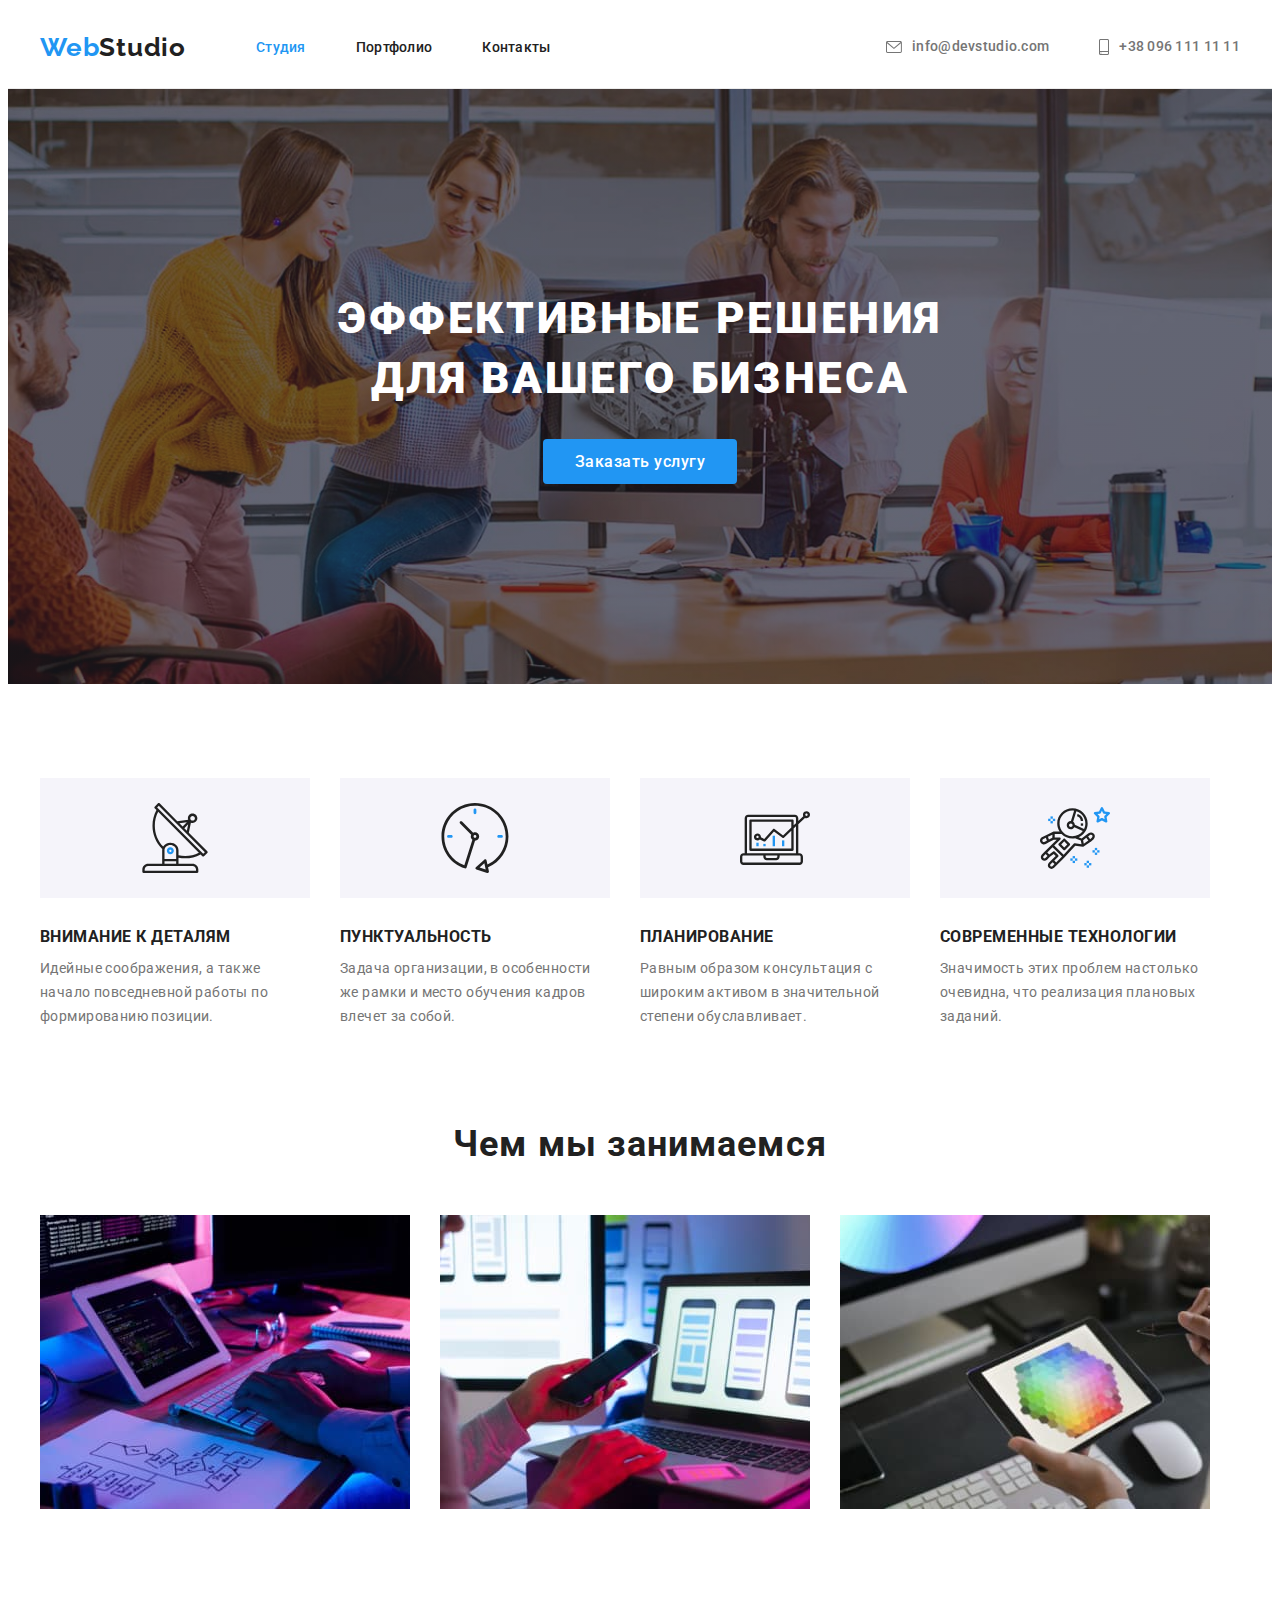
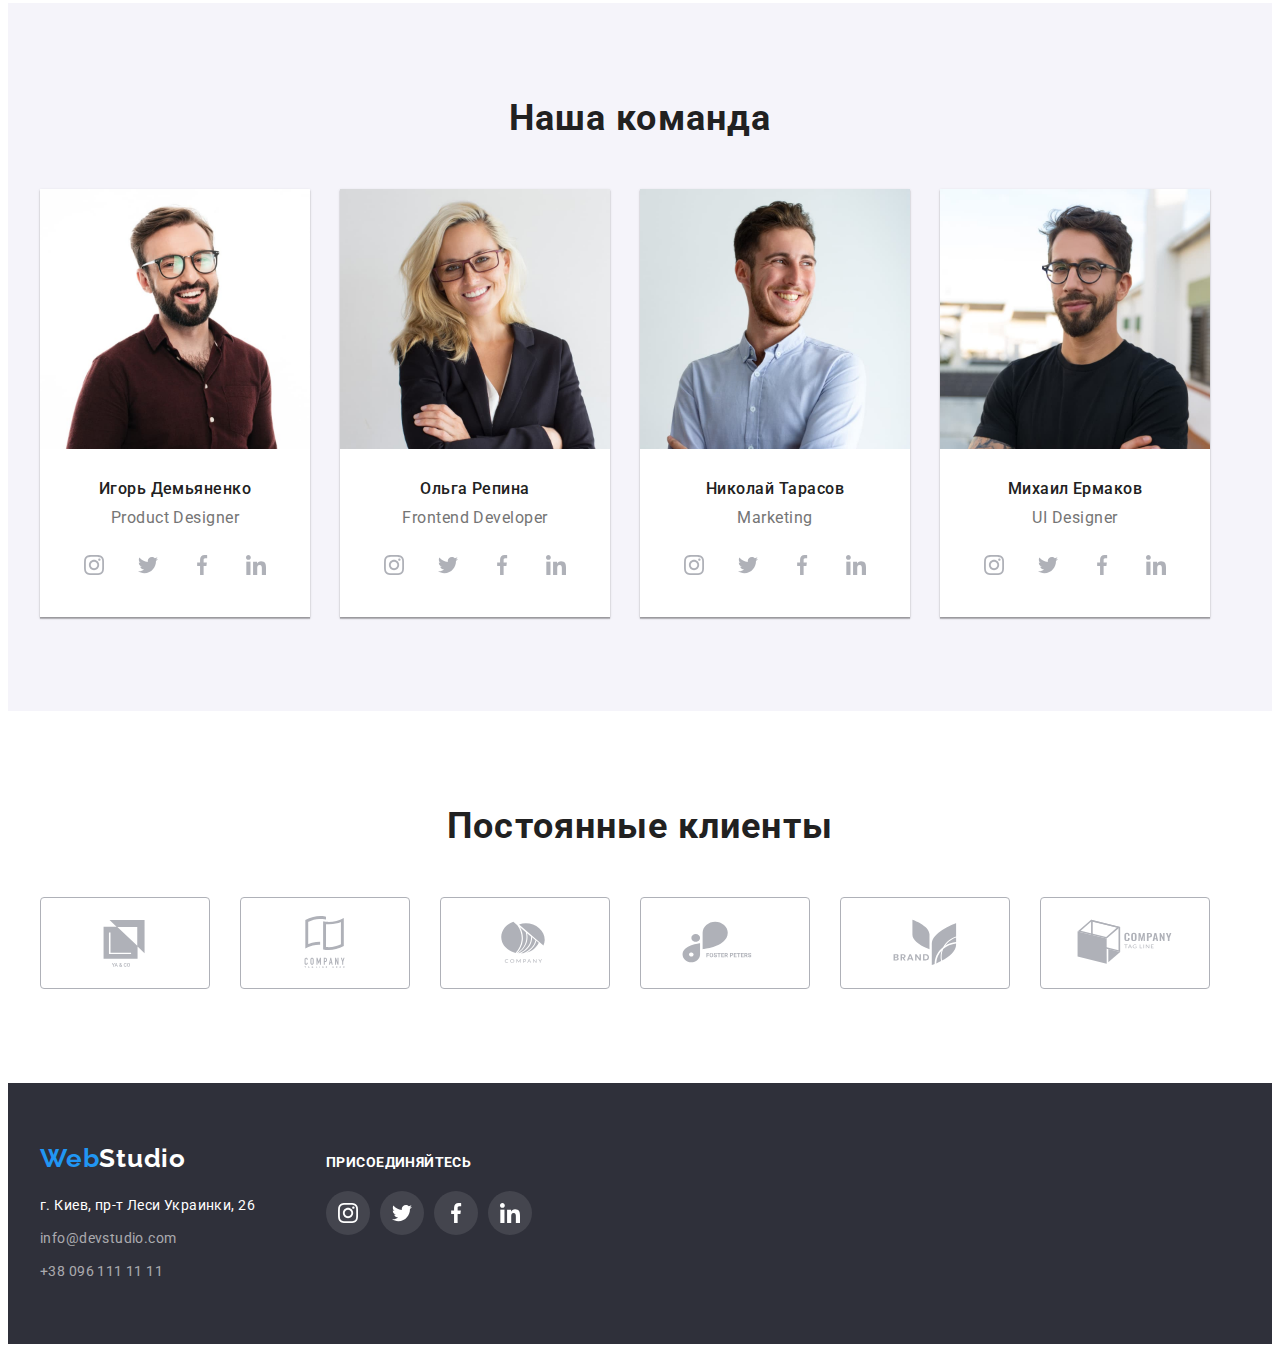
==== index.html @ c5b20633 "_v1a" ====
<!DOCTYPE html>
<html lang="ru">
  <head>
    <meta charset="UTF-8" />
    <meta http-equiv="X-UA-Compatible" content="IE=edge" />
    <meta name="viewport" content="width=device-width, initial-scale=1.0" />
    <link rel="preconnect" href="https://fonts.googleapis.com" />
    <link rel="preconnect" href="https://fonts.gstatic.com" crossorigin />
    <link
      href="https://fonts.googleapis.com/css2?family=Raleway:wght@700&family=Roboto:wght@400;500;700;900&display=swap"
      rel="stylesheet"
    />
    <link
      rel="stylesheet"
      href="https://cdnjs.cloudflare.com/ajax/libs/modern-normalize/1.1.0/modern-normalize.min.css"
      integrity="sha512-wpPYUAdjBVSE4KJnH1VR1HeZfpl1ub8YT/NKx4PuQ5NmX2tKuGu6U/JRp5y+Y8XG2tV+wKQpNHVUX03MfMFn9Q=="
      crossorigin="anonymous"
      referrerpolicy="no-referrer"
    />
    <link href="./css/styles.css" rel="stylesheet" />
    <title>Портфолио</title>
  </head>

  <body>
    <header class="header">
      <div class="container header-container">
        <nav class="nav-logo">
          <a href="/" lang="en" class="logo0"
            ><span>Web</span><span class="logo1">Studio</span></a
          >
          <ul class="site-nav list">
            <li class="header-list-item">
              <a href="./index.html" class="link current">Студия</a>
            </li>
            <li class="header-list-item">
              <a href="./portfolio.html" class="link">Портфолио</a>
            </li>
            <li class="header-list-item">
              <a href="" class="link">Контакты</a>
            </li>
          </ul>
        </nav>
        <ul class="list header-merged">
          <li class="header-list-item">
            <a
              class="header-mail header-list-flex"
              href="mailto:info@devstudio.com"
              lang="en"
            >
              <svg class="header-icon" width="16px" height="12px">
                <use href="./images/icons.svg#icon-envelope-hover"></use></svg
              >info@devstudio.com
            </a>
          </li>
          <li class="header-list-item">
            <a class="header-tel header-list-flex" href="tel:+380961111111">
              <svg class="header-icon" width="10px" height="16px">
                <use href="./images/icons.svg#icon-smartphone"></use>
              </svg>
              +38 096 111 11 11
            </a>
          </li>
        </ul>
      </div>
    </header>

    <main>
      <section class="hero">
        <div class="container">
          <h1 class="hero-section-title hero-section-title-margin">
            Эффективные решения для вашего бизнеса
          </h1>
          <button type="button" class="button button-hero">
            Заказать услугу
          </button>
        </div>
      </section>

      <section class="advantages section">
        <div class="container">
          <h2 class="activity-section-title visually-hidden">
            Наши преимущества
          </h2>
          <ul class="advantages-list list advantages-list-flex">
            <li class="advantages-list-width">
              <div class="advantages-icons">
                <svg class="advantages-icons-size">
                  <use href="./images/icons.svg#icon-antenna"></use>
                </svg>
              </div>
              <h3 class="advantages-list-title">Внимание к деталям</h3>
              <p class="advantages-list-item">
                Идейные соображения, а также начало повседневной работы по
                формированию позиции.
              </p>
            </li>
            <li class="advantages-list-width">
              <div class="advantages-icons">
                <svg class="advantages-icons-size">
                  <use href="./images/icons.svg#icon-clock"></use>
                </svg>
              </div>
              <h3 class="advantages-list-title">Пунктуальность</h3>
              <p class="advantages-list-item">
                Задача организации, в особенности же рамки и место обучения
                кадров влечет за собой.
              </p>
            </li>
            <li class="advantages-list-width">
              <div class="advantages-icons">
                <svg class="advantages-icons-size">
                  <use href="./images/icons.svg#icon-diagram"></use>
                </svg>
              </div>
              <h3 class="advantages-list-title">Планирование</h3>
              <p class="advantages-list-item">
                Равным образом консультация с широким активом в значительной
                степени обуславливает.
              </p>
            </li>
            <li class="advantages-list-width">
              <div class="advantages-icons">
                <svg class="advantages-icons-size">
                  <use href="./images/icons.svg#icon-astronaut"></use>
                </svg>
              </div>
              <h3 class="advantages-list-title">Современные технологии</h3>
              <p class="advantages-list-item">
                Значимость этих проблем настолько очевидна, что реализация
                плановых заданий.
              </p>
            </li>
          </ul>
        </div>
      </section>

      <section class="activity section">
        <div class="container">
          <h2 class="activity-section-title">Чем мы занимаемся</h2>
          <ul class="feature-list list">
            <li class="feature-list-item">
              <img
                src="./images/img7.jpg"
                alt="Печать на планшете при помощи клавиатуры"
                width="370"
              />
            </li>
            <li class="feature-list-item">
              <img
                src="./images/img6.jpg"
                alt="Экран с макетом телефона"
                width="370"
              />
            </li>
            <li class="feature-list-item">
              <img
                src="./images/img5.jpg"
                alt="Планшет с цветовым пространством"
                width="370"
              />
            </li>
          </ul>
        </div>
      </section>

      <section class="team section">
        <div class="container">
          <h2 class="activity-section-title">Наша команда</h2>
          <ul class="team-list list">
            <li class="team-item">
              <img
                src="./images/img4.jpg"
                alt="Игорь Демьяненко"
                width="270"
                height="260"
              />
              <div class="teammate">
                <h3 class="team-item-title">Игорь Демьяненко</h3>
                <p lang="en" class="team-item-text">Product Designer</p>
                <ul class="master-social list social-list">
                  <li class="social-item">
                    <a href="" class="social-link">
                      <svg class="social-icon">
                        <use href="../images/icons.svg#icon-instagram"></use>
                      </svg>
                    </a>
                  </li>
                  <li class="social-item">
                    <a href="" class="social-link">
                      <svg class="social-icon">
                        <use href="../images/icons.svg#icon-twitter-1"></use>
                      </svg>
                    </a>
                  </li>
                  <li class="social-item">
                    <a href="" class="social-link">
                      <svg class="social-icon">
                        <use href="../images/icons.svg#icon-facebook"></use>
                      </svg>
                    </a>
                  </li>
                  <li class="social-item">
                    <a href="" class="social-link">
                      <svg class="social-icon">
                        <use href="../images/icons.svg#icon-linkedin"></use>
                      </svg>
                    </a>
                  </li>
                </ul>
              </div>
            </li>
            <li class="team-item">
              <img
                src="./images/img3.jpg"
                alt="Ольга Репина"
                width="270"
                height="260"
              />
              <div class="teammate">
                <h3 class="team-item-title">Ольга Репина</h3>
                <p lang="en" class="team-item-text">Frontend Developer</p>
                <ul class="master-social list social-list">
                  <li class="social-item">
                    <a href="" class="social-link">
                      <svg class="social-icon">
                        <use href="../images/icons.svg#icon-instagram"></use>
                      </svg>
                    </a>
                  </li>
                  <li class="social-item">
                    <a href="" class="social-link">
                      <svg class="social-icon">
                        <use href="../images/icons.svg#icon-twitter-1"></use>
                      </svg>
                    </a>
                  </li>
                  <li class="social-item">
                    <a href="" class="social-link">
                      <svg class="social-icon">
                        <use href="../images/icons.svg#icon-facebook"></use>
                      </svg>
                    </a>
                  </li>
                  <li class="social-item">
                    <a href="" class="social-link">
                      <svg class="social-icon">
                        <use href="../images/icons.svg#icon-linkedin"></use>
                      </svg>
                    </a>
                  </li>
                </ul>
              </div>
            </li>
            <li class="team-item">
              <img
                src="./images/img2.jpg"
                alt="Николай Тарасов"
                width="270"
                height="260"
              />
              <div class="teammate">
                <h3 class="team-item-title">Николай Тарасов</h3>
                <p lang="en" class="team-item-text">Marketing</p>
                <ul class="master-social list social-list">
                  <li class="social-item">
                    <a href="" class="social-link">
                      <svg class="social-icon">
                        <use href="../images/icons.svg#icon-instagram"></use>
                      </svg>
                    </a>
                  </li>
                  <li class="social-item">
                    <a href="" class="social-link">
                      <svg class="social-icon">
                        <use href="../images/icons.svg#icon-twitter-1"></use>
                      </svg>
                    </a>
                  </li>
                  <li class="social-item">
                    <a href="" class="social-link">
                      <svg class="social-icon">
                        <use href="../images/icons.svg#icon-facebook"></use>
                      </svg>
                    </a>
                  </li>
                  <li class="social-item">
                    <a href="" class="social-link">
                      <svg class="social-icon">
                        <use href="../images/icons.svg#icon-linkedin"></use>
                      </svg>
                    </a>
                  </li>
                </ul>
              </div>
            </li>
            <li class="team-item">
              <img
                src="./images/img.jpg"
                alt="Михаил Ермаков"
                width="270"
                height="260"
              />
              <div class="teammate">
                <h3 class="team-item-title">Михаил Ермаков</h3>
                <p lang="en" class="team-item-text">UI Designer</p>
                <ul class="master-social list social-list">
                  <li class="social-item">
                    <a href="" class="social-link">
                      <svg class="social-icon">
                        <use href="../images/icons.svg#icon-instagram"></use>
                      </svg>
                    </a>
                  </li>
                  <li class="social-item">
                    <a href="" class="social-link">
                      <svg class="social-icon">
                        <use href="../images/icons.svg#icon-twitter-1"></use>
                      </svg>
                    </a>
                  </li>
                  <li class="social-item">
                    <a href="" class="social-link">
                      <svg class="social-icon">
                        <use href="../images/icons.svg#icon-facebook"></use>
                      </svg>
                    </a>
                  </li>
                  <li class="social-item">
                    <a href="" class="social-link">
                      <svg class="social-icon">
                        <use href="../images/icons.svg#icon-linkedin"></use>
                      </svg>
                    </a>
                  </li>
                </ul>
              </div>
            </li>
          </ul>
        </div>
      </section>
    </main>

    <section class="clienets section">
      <div class="container">
        <h2 class="activity-section-title">Постоянные клиенты</h2>
        <ul class="clients-social list clients-list">
          <li class="clients-item">
            <a href="" class="clients-link">
              <svg class="clients-icon">
                <use href="../images/icons.svg#icon-group"></use>
              </svg>
            </a>
          </li>
          <li class="clients-item">
            <a href="" class="clients-link">
              <svg class="clients-icon">
                <use href="../images/icons.svg#icon-group2"></use>
              </svg>
            </a>
          </li>
          <li class="clients-item">
            <a href="" class="clients-link">
              <svg class="clients-icon">
                <use href="../images/icons.svg#icon-group3"></use>
              </svg>
            </a>
          </li>
          <li class="clients-item">
            <a href="" class="clients-link">
              <svg class="clients-icon">
                <use href="../images/icons.svg#icon-group4"></use>
              </svg>
            </a>
          </li>
          <li class="clients-item">
            <a href="" class="clients-link">
              <svg class="clients-icon">
                <use href="../images/icons.svg#icon-group5"></use>
              </svg>
            </a>
          </li>
          <li class="clients-item">
            <a href="" class="clients-link">
              <svg class="clients-icon">
                <use href="../images/icons.svg#icon-group6"></use>
              </svg>
            </a>
          </li>
        </ul>
      </div>
    </section>

    <footer class="footer">
      <div class="container footer-container">
        <div class="footer-left">
          <a href="/" lang="en" class="logo0 logo3"
            ><span>Web</span><span class="logo2">Studio</span>
          </a>
          <address class="footer-address">
            <ul class="list">
              <li>
                <a class="footer-address-item" href=""
                  >г. Киев, пр-т Леси Украинки, 26</a
                >
              </li>
              <li>
                <a
                  class="footer-contacts footer-mail"
                  href="mailto:info@devstudio.com"
                  lang="en"
                  >info@devstudio.com</a
                >
              </li>
              <li>
                <a class="footer-contacts" href="tel:+380961111111"
                  >+38 096 111 11 11</a
                >
              </li>
            </ul>
          </address>
        </div>
        <div class="footer-right">
          <span class="footer-header">присоединяйтесь</span>

          <ul class="list footer-list">
            <li class="footer-item">
              <a href="" class="footer-link">
                <svg class="footer-icon">
                  <use href="../images/icons.svg#icon-instagram"></use>
                </svg>
              </a>
            </li>
            <li class="footer-item">
              <a href="" class="footer-link">
                <svg class="footer-icon">
                  <use href="../images/icons.svg#icon-twitter-1"></use>
                </svg>
              </a>
            </li>
            <li class="footer-item">
              <a href="" class="footer-link">
                <svg class="footer-icon">
                  <use href="../images/icons.svg#icon-facebook"></use>
                </svg>
              </a>
            </li>
            <li class="footer-item">
              <a href="" class="footer-link">
                <svg class="footer-icon">
                  <use href="../images/icons.svg#icon-linkedin"></use>
                </svg>
              </a>
            </li>
          </ul>
        </div>
      </div>
    </footer>
  </body>
</html>
---- css/styles.css ----
:root {
  --primary-text-color: #212121;
  --secondary-text-color: #757575;
  --accent-color: #2196f3;
  --primary-bg-color: #ffffff;
  --secondary-bg-color: #f5f4fa;
  --accent-bg-color: #2f303a;
  --icons-grey: #AFB1B8;
}

body {
  color: var(--secondary-text-color);
  background-color: var(--primary-bg-color);
  font-family: Roboto, sans-serif;
  font-size: 14px;
  line-height: 1.71;
  letter-spacing: 0.03em;
}

.list {
  list-style: none;
}

.link {
  text-decoration: none;
}

.section-title {
  text-align: center;
}

h1,
h2,
h3,
h4,
h5,
h6,
p {
  margin: 0;
}

img {
  display: block;
}

ul {
  padding: 0;
  margin: 0;
}

button {
  cursor: pointer;
  border: none;
}

.container {
  width: 1200px;
  padding-left: 15px;
  padding-right: 15px;
  margin: 0 auto;
}

.section {
  padding-bottom: 94px;
  padding-top: 94px;
}

.visually-hidden {
  position: absolute;
  width: 1px;
  height: 1px;
  margin: -1px;
  border: 0;
  padding: 0;

  white-space: nowrap;
  clip-path: inset(100%);
  clip: rect(0 0 0 0);
  overflow: hidden;
}

/* -------- header -------- */

/* -------- logo -------- */
.logo0 {
  color: var(--accent-color);
  text-decoration: none;
  font-family: Raleway;
  font-weight: 700;
  font-size: 26px;
  line-height: 1.19;
  letter-spacing: 0.03em;
  margin-right: 70px;
}

.logo1 {
  color: var(--primary-text-color);
}

.logo2 {
  color: var(--primary-bg-color);
}

/* -------- Top navigation -------- */

.header {
  padding-top: 24px;
  padding-bottom: 25px;
  border-bottom: 1px solid #ececec;
}
.site-nav,
.header-merged {
  display: flex;
  align-items: center;
}

.nav-logo {
  display: flex;
  align-items: center;
}
.header-container {
  display: flex;
  align-items: center;
}

.header-merged {
  margin-left: auto;
}

.header-list-item:not(:last-child) {
  margin-right: 50px;
}

.site-nav .link {
  color: var(--primary-text-color);
  font-weight: 500;
  font-size: 14px;
  line-height: 1.14;
  letter-spacing: 0.02em;
  padding-top: 7px;
  padding-bottom: 7px;
}
.site-nav .link:hover,
.site-nav .link:focus {
  color: var(--accent-color);
}

.header-icon {
margin-right: 10px;
}


.site-nav .current {
  color: var(--accent-color);
}

.header-mail,
.header-tel {
  font-weight: 500;
  font-size: 14px;
  line-height: 1.14;
  letter-spacing: 0.02em;
  color: var(--secondary-text-color);
  fill: var(--secondary-text-color);
  text-decoration: none;
  padding-top: 7px;
  padding-bottom: 7px;
}

.header-list-flex {
  display: flex;
  align-items: center;
}

.header-mail:hover,
.header-tel:hover,
.header-mail:focus,
.header-tel:focus {
  color: var(--accent-color);
  fill: var(--accent-color);
}


/* -------- hero -------- */

.hero {
  background-color: var(--accent-bg-color);
  padding-bottom: 200px;
  padding-top: 200px;
  display: flex;
  background-image: linear-gradient(
      rgba(47, 48, 58, 0.4),
      rgba(47, 48, 58, 0.4)
    ),
    url(../images/hero_bg.jpg);
  background-repeat: no-repeat;
  background-size: cover;
  background-position: center;
  max-width: 1600px;
  margin: 0 auto;
}

.hero-section-title {
  font-weight: 900;
  font-size: 44px;
  line-height: 1.36;
  text-align: center;
  letter-spacing: 0.06em;
  text-transform: uppercase;
  color: var(--primary-bg-color);
  width: 696px;
  display: block;
  margin: 0 auto;
}

.hero-section-title-margin {
  margin-bottom: 30px;
}

/* -------- advantages -------- */

.advantages-list-flex {
  display: flex;
}

.advantages-list-width {
  width: 270px;
}

.advantages-list-width:not(:last-child) {
  margin-right: 30px;
}

.advantages-list-title {
  margin-bottom: 10px;
  font-weight: 700;
  line-height: 1.14;
  letter-spacing: 0.03em;
  text-transform: uppercase;
  color: var(--primary-text-color);
}

.advantages-list-item {
  line-height: 1.71;
  letter-spacing: 0.03em;
}

.advantages-icons {
  display: flex;
  align-items: center;
  justify-content: center;
  height: 120px;
  background-color: var(--secondary-bg-color);
  margin-bottom: 30px;
}

.advantages-icons-size {
  width: 70px;
  height: 70px;
}

/* -------- activity -------- */

.activity {
  margin-top: -94px;
}

.activity-section-title {
  font-weight: 700;
  font-size: 36px;
  line-height: 1.17;
  text-align: center;
  letter-spacing: 0.03em;
  color: var(--primary-text-color);
  margin-bottom: 50px;
}

.feature-list {
  display: flex;
}

.feature-list-item:not(:last-child) {
  margin-right: 30px;
}

/* -------- team -------- */

.team {
  background-color: var(--secondary-bg-color);
}

.team-list {
  display: flex;
}

.team-item {
  background-color: #fff;
  box-shadow: 0px 1px 3px rgba(0, 0, 0, 0.12), 0px 1px 1px rgba(0, 0, 0, 0.14),
    0px 2px 1px rgba(0, 0, 0, 0.2);
}

.team-item:not(:last-child) {
  margin-right: 30px;
}

.teammate {
  padding-top: 30px;
  padding-bottom: 30px;
}

.team-item-title {
  text-align: center;
  font-weight: 500;
  margin-bottom: 10px;
  font-size: 16px;
  line-height: 1.19;
  letter-spacing: 0.03em;
  color: var(--primary-text-color);
}

.team-item-text {
  text-align: center;
  font-size: 16px;
  line-height: 1.19;
  letter-spacing: 0.03em;
}

.social-list {
  margin-top: 16px;
  display: flex;
  justify-content: center;
}

.social-item {
  width: 44px;
  height: 44px;
}

.social-icon{
width: 20px;
height: 20px;
}

.social-item:not(:last-child) {
  margin-right: 10px;
}

.social-link {
  width: 100%;
  height: 100%;
  background-color: var(--primary-bg-color);
  fill: var(--icons-grey);
  border-radius: 50%;
  display: flex;
  align-items: center;
  justify-content: center;
}

.social-link:hover,
.social-link:focus {
  background-color: var(--accent-color);
}

.social-link:hover .social-icon,
.social-link:focus .social-icon {
  fill: var(--primary-bg-color);
}

/* -------- clients -------- */


.clients-list {
  display: flex;
}

.clients-item {
  width: 170px;
  height: 92px;
}

.clients-icon{
height: 60px;
}

.clients-item:not(:last-child) {
  margin-right: 30px;
}

.clients-link {
  width: 100%;
  height: 100%;
  background-color: var(--primary-bg-color);
  fill: var(--icons-grey);
  display: flex;
  align-items: center;
  justify-content: center;
  border: 1px solid var(--icons-grey);
  box-sizing: border-box;
  border-radius: 4px;
}

.clients-link:hover,
.clients-link:focus {
  border-color: var(--accent-color);
  fill: var(--accent-color);
}

/* -------- footer -------- */
.footer {
  background-color: var(--accent-bg-color);
}

.logo3 {
  display: block;
  margin-bottom: 20px;
}

.footer-address-item,
.footer-mail {
  margin-bottom: 9px;
  display: block;
}
.footer-container {
  padding-top: 60px;
  padding-bottom: 60px;
  display: flex;
  align-items: baseline;
}

.footer-address {
  font-style: inherit;
}

.footer-address-item {
  font-size: 14px;
  line-height: 1.71;
  letter-spacing: 0.03em;
  text-decoration: none;
  color: var(--primary-bg-color);
}

.footer-contacts {
  font-size: 14px;
  line-height: 1.71;
  letter-spacing: 0.03em;
  text-decoration: none;
  color: rgba(255, 255, 255, 0.6);
}

.footer-address-item:hover,
.footer-address-item:focus,
.footer-contacts:hover,
.footer-contacts:focus {
  color: var(--accent-color);
}


.footer-header {
  font-weight: 700;
font-size: 14px;
line-height: calc(16 / 14);
letter-spacing: 0.03em;
text-transform: uppercase;
color: var(--primary-bg-color);
}

.footer-left{
  margin-right: 70px;
}

/* iccons */

.footer-list {
  margin-top: 16px;
  display: flex;
  justify-content: center;
}

.footer-item {
  width: 44px;
  height: 44px;
}

.footer-icon{
width: 20px;
height: 20px;
}

.footer-item:not(:last-child) {
  margin-right: 10px;
}

.footer-link {
  width: 100%;
  height: 100%;
  background-color: rgba(255, 255, 255, 0.1);
  fill: var(--primary-bg-color);
  border-radius: 50%;
  display: flex;
  align-items: center;
  justify-content: center;
}

.footer-link:hover,
.footer-link:focus {
  background-color: var(--accent-color);
}

.footer-link:hover .footer-icon,
.footer-link:focus .footer-icon {
  fill: var(--primary-bg-color);
}



/* -------- buttons -------- */

.button {
  font-family: inherit;
  color: var(--primary-text-color);
  background-color: var(--secondary-bg-color);
  padding: 6px 22px;
  font-size: 16px;
  font-weight: 500;
  line-height: 1.6;
  letter-spacing: 0.03em;
  cursor: pointer;
  border-radius: 4px;
}

.button:hover,
.button:focus {
  color: var(--primary-bg-color);
  background-color: var(--accent-color);
  box-shadow: 0px 3px 1px rgba(0, 0, 0, 0.1), 0px 1px 2px rgba(0, 0, 0, 0.08), 0px 2px 2px rgba(0, 0, 0, 0.12);
}

.button-hero {
  color: var(--primary-bg-color);
  background-color: var(--accent-color);
  padding: 10px 32px;
  display: block;
  margin: 0 auto;
}

.button-hero:hover,
.button-hero:focus {
  color: var(--primary-text-color);
  background-color: var(--secondary-bg-color);
}

/* -------- portfolio -------- */

.portfolio-list {
  display: flex;
  margin-bottom: 50px;
  justify-content: center;
}

.portfolio-overview {
  display: flex;
  flex-wrap: wrap;
  margin-left: -30px;
  margin-bottom: -30px;
}

.portfolio-overview-item {
  flex-basis: calc(100% / 3 - 30px);
  margin-left: 30px;
  margin-bottom: 30px;
}

.portfolio-overview-info {
  padding: 20px 24px;
  border: 1px solid #eeeeee;
  border-top: none;
}

.portfolio-list-item:not(:last-child) {
  margin-right: 8px;
}

.portfolio-overview-title {
  font-weight: 700;
  font-size: 18px;
  line-height: 2;
  letter-spacing: 0.06em;
  padding-bottom: 4px;
  color: var(--primary-text-color);
}

.portfolio-overview-text {
  font-size: 16px;
  line-height: 1.87;
  letter-spacing: 0.03em;
  color: var(--secondary-text-color);
}

.portfolio-link {
  text-decoration: none;
}

.portfolio-overview-item:hover {
  box-shadow: 0px 1px 1px rgba(0, 0, 0, 0.12), 0px 4px 4px rgba(0, 0, 0, 0.06), 1px 4px 6px rgba(0, 0, 0, 0.16);
Multiplayer cursors hidden
}
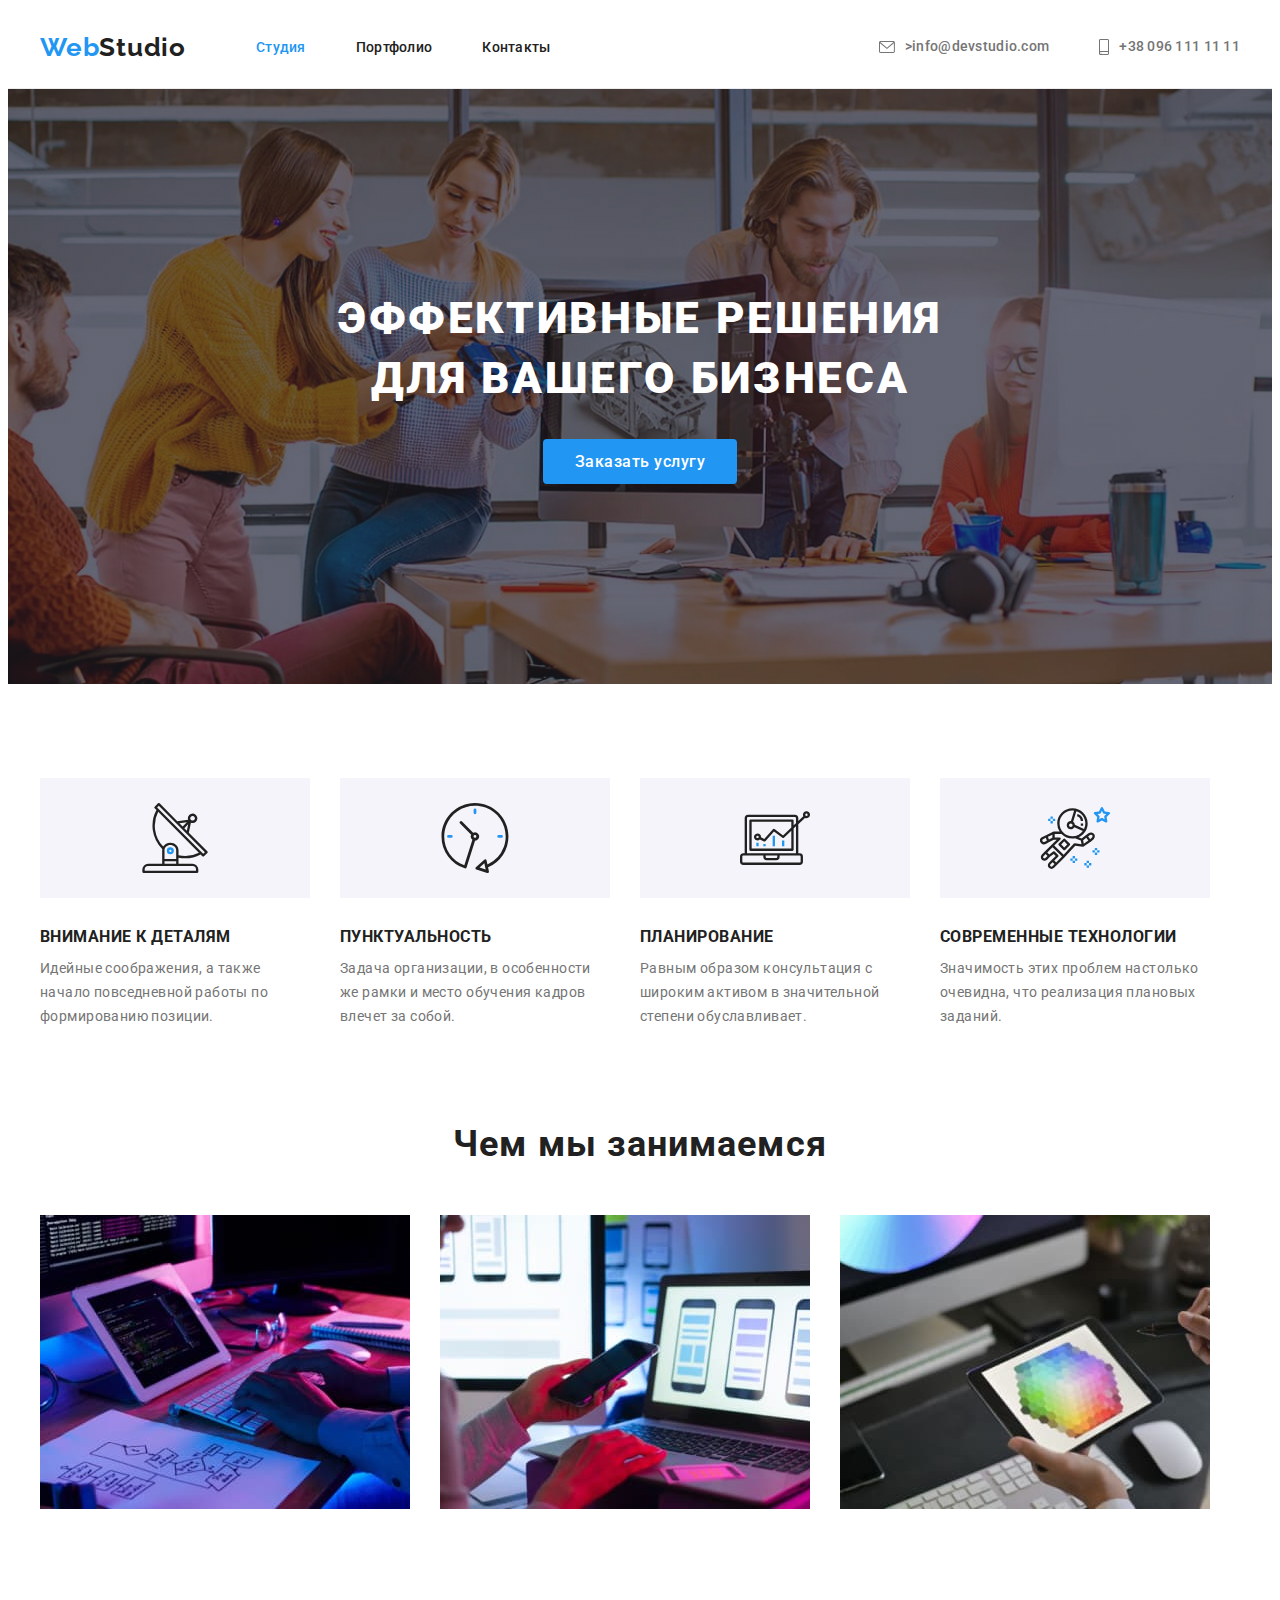
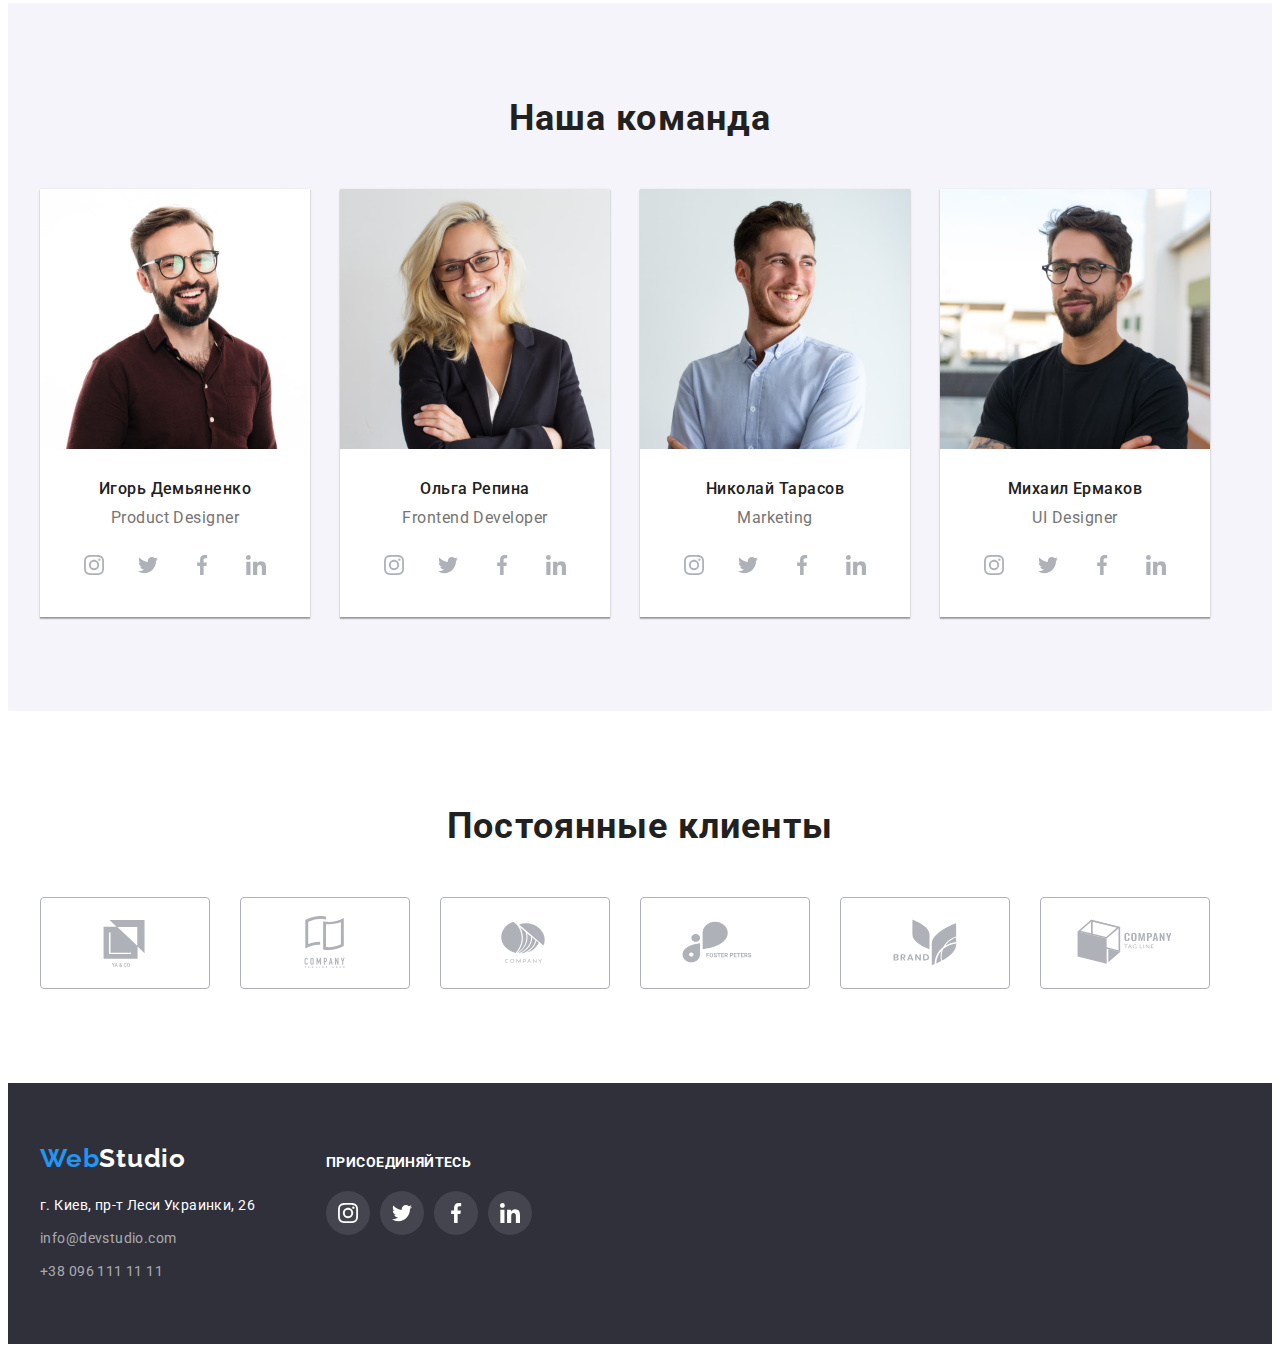
==== commit 4fbe4609: "_v1d" ====
--- a/index.html
+++ b/index.html
@@ -48,7 +48,7 @@
               lang="en"
             >
               <svg class="header-icon" width="16px" height="12px">
-                <use href="./images/icons.svg#icon-envelope-hover"></use></svg
+                <use href="./images/icons.svg#icon-envelope-hover"></use></svg>
               >info@devstudio.com
             </a>
           </li>
@@ -181,14 +181,14 @@
                   <li class="social-item">
                     <a href="" class="social-link">
                       <svg class="social-icon">
-                        <use href="../images/icons.svg#icon-instagram"></use>
-                      </svg>
-                    </a>
-                  </li>
-                  <li class="social-item">
-                    <a href="" class="social-link">
-                      <svg class="social-icon">
-                        <use href="../images/icons.svg#icon-twitter-1"></use>
+                        <use href="./images/icons.svg#icon-instagram"></use>
+                      </svg>
+                    </a>
+                  </li>
+                  <li class="social-item">
+                    <a href="" class="social-link">
+                      <svg class="social-icon">
+                        <use href="./images/icons.svg#icon-twitter-1"></use>
                       </svg>
                     </a>
                   </li>
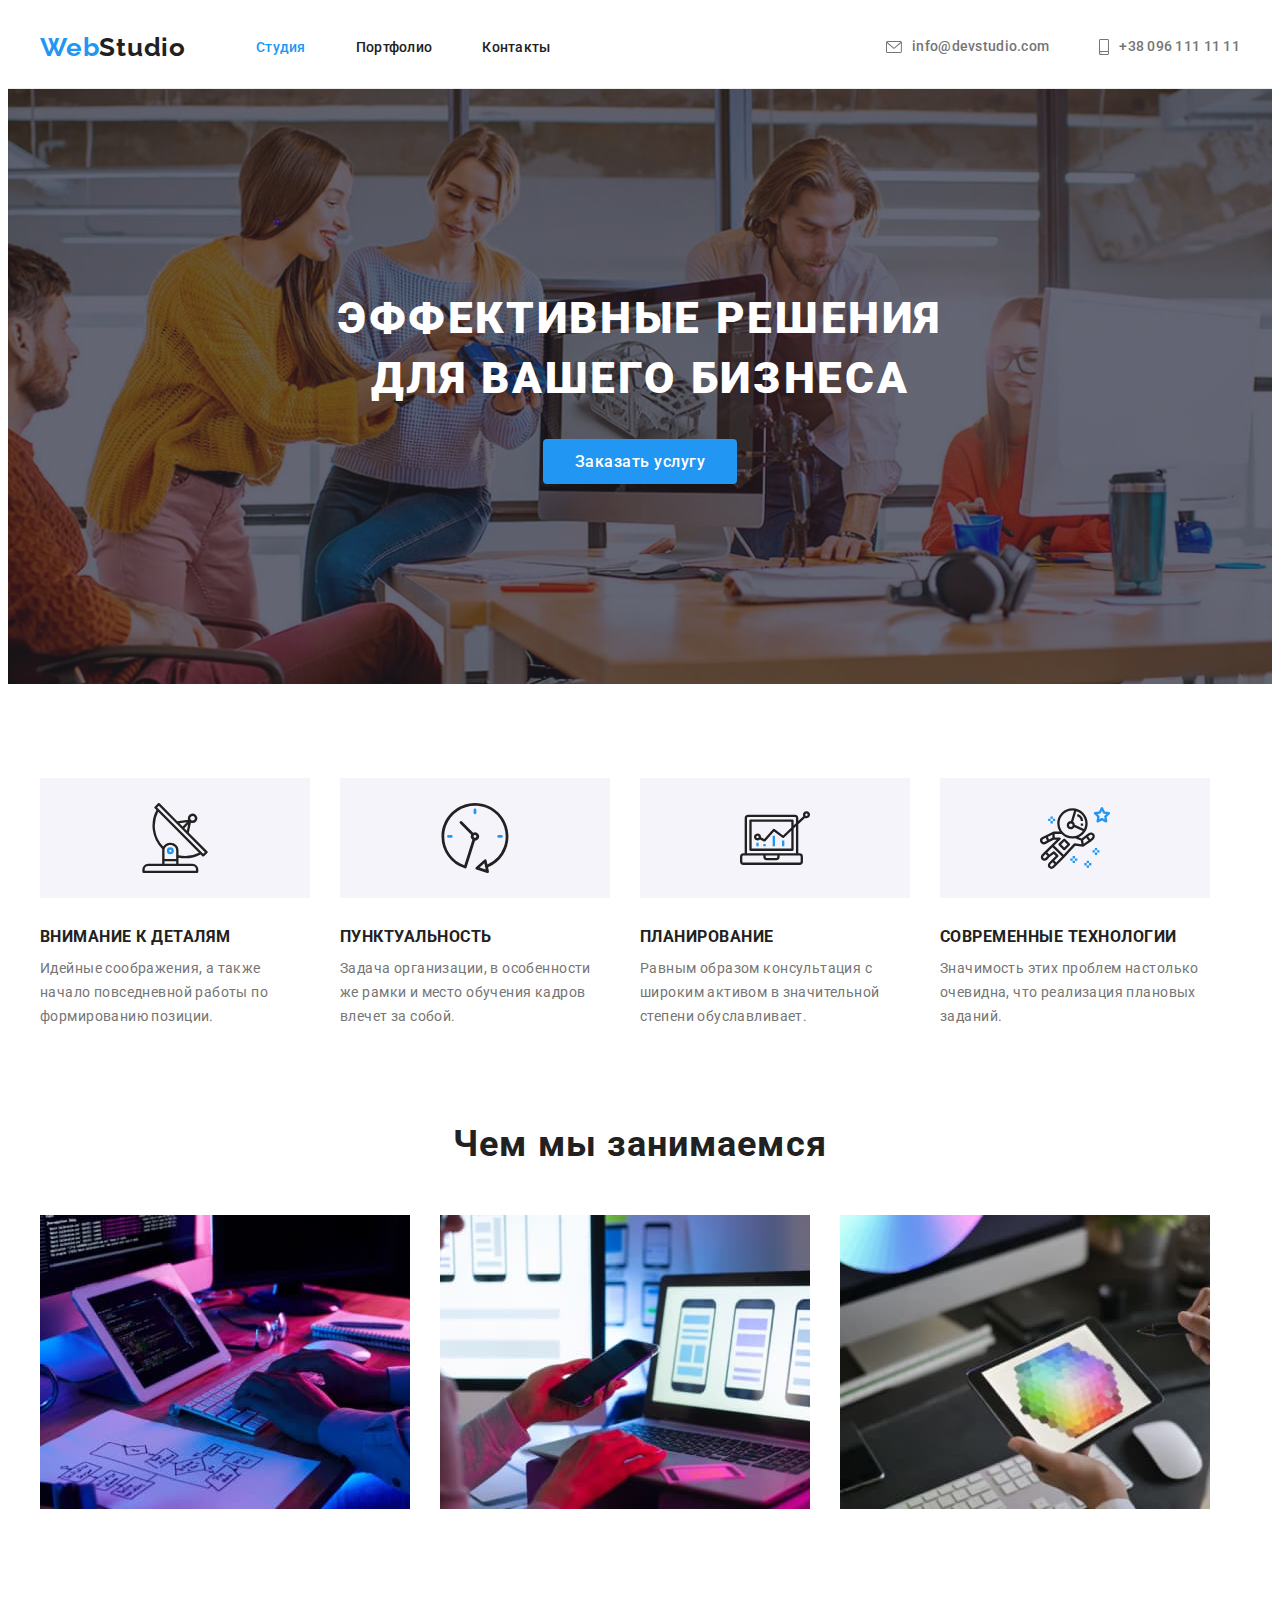
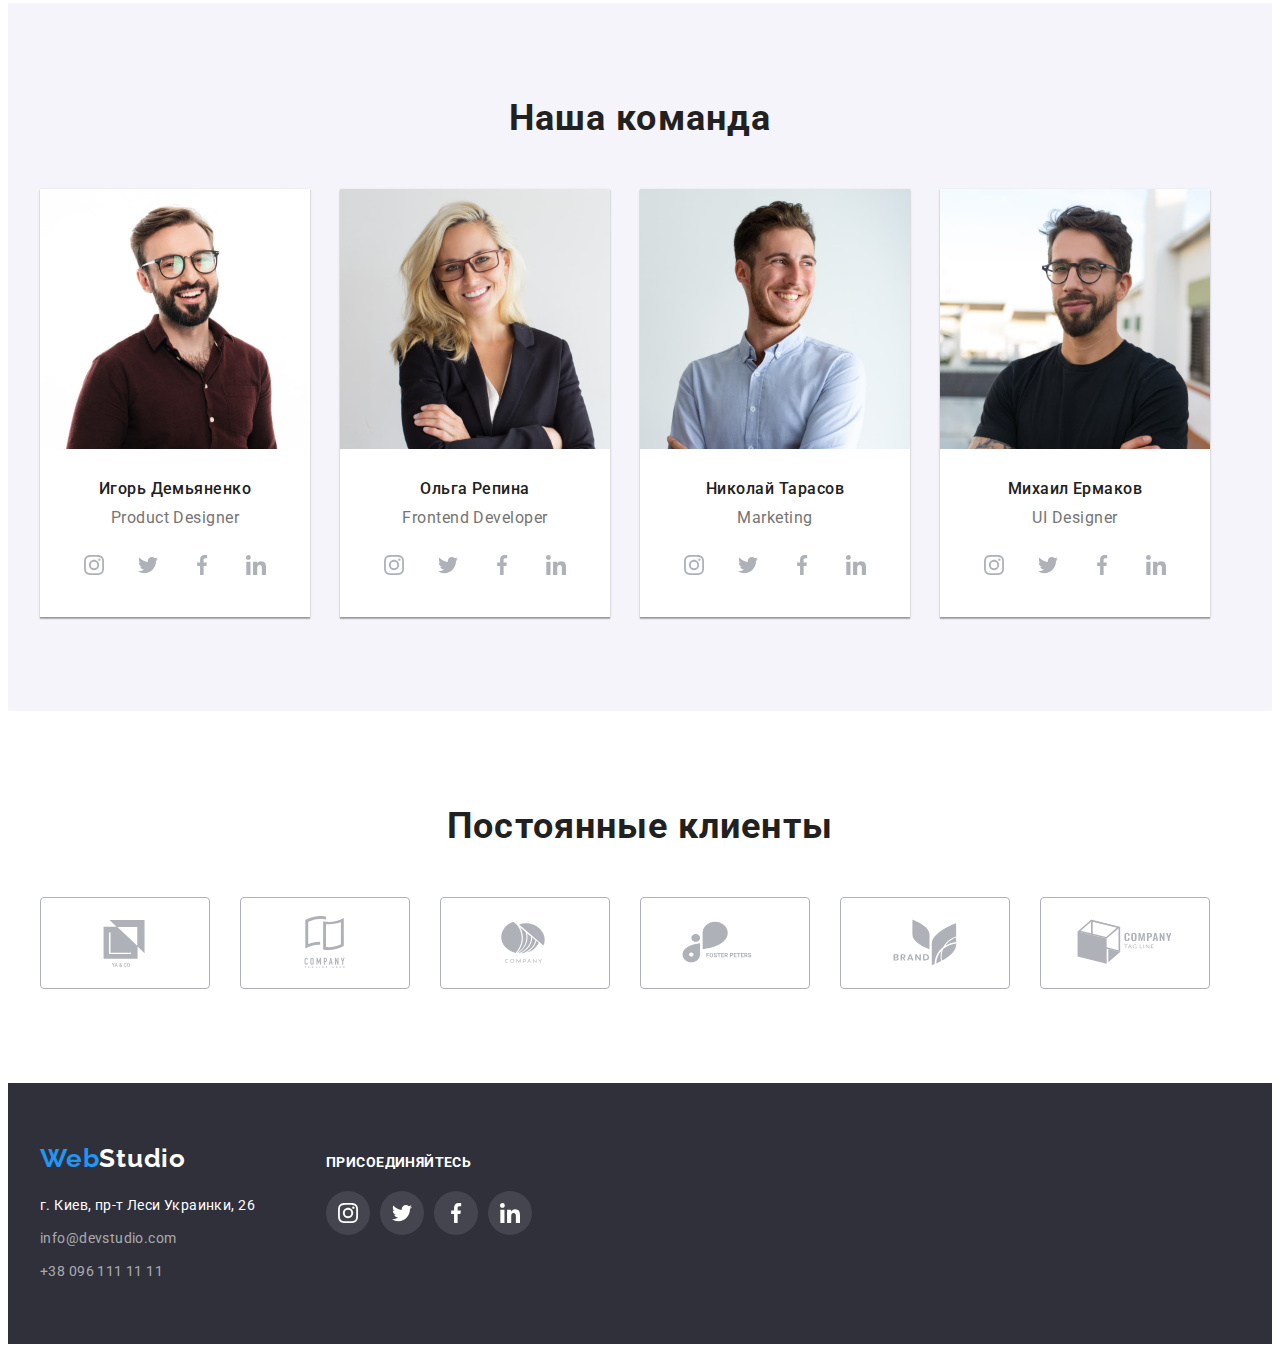
==== commit 43b42de4: "_v1e" ====
--- a/index.html
+++ b/index.html
@@ -49,7 +49,7 @@
             >
               <svg class="header-icon" width="16px" height="12px">
                 <use href="./images/icons.svg#icon-envelope-hover"></use></svg>
-              >info@devstudio.com
+              info@devstudio.com
             </a>
           </li>
           <li class="header-list-item">
@@ -180,15 +180,19 @@
                 <ul class="master-social list social-list">
                   <li class="social-item">
                     <a href="" class="social-link">
-                      <svg class="social-icon">
-                        <use href="./images/icons.svg#icon-instagram"></use>
-                      </svg>
-                    </a>
-                  </li>
-                  <li class="social-item">
-                    <a href="" class="social-link">
-                      <svg class="social-icon">
-                        <use href="./images/icons.svg#icon-twitter-1"></use>
+                      <svg class="social-icon" width="10px" height="10px">
+                        <use href="../images/icons.svg#icon-instagram"></use>
+                      </svg>
+
+              
+                    
+
+                    </a>
+                  </li>
+                  <li class="social-item">
+                    <a href="" class="social-link">
+                      <svg class="social-icon">
+                        <use href="../images/icons.svg#icon-twitter-1"></use>
                       </svg>
                     </a>
                   </li>
